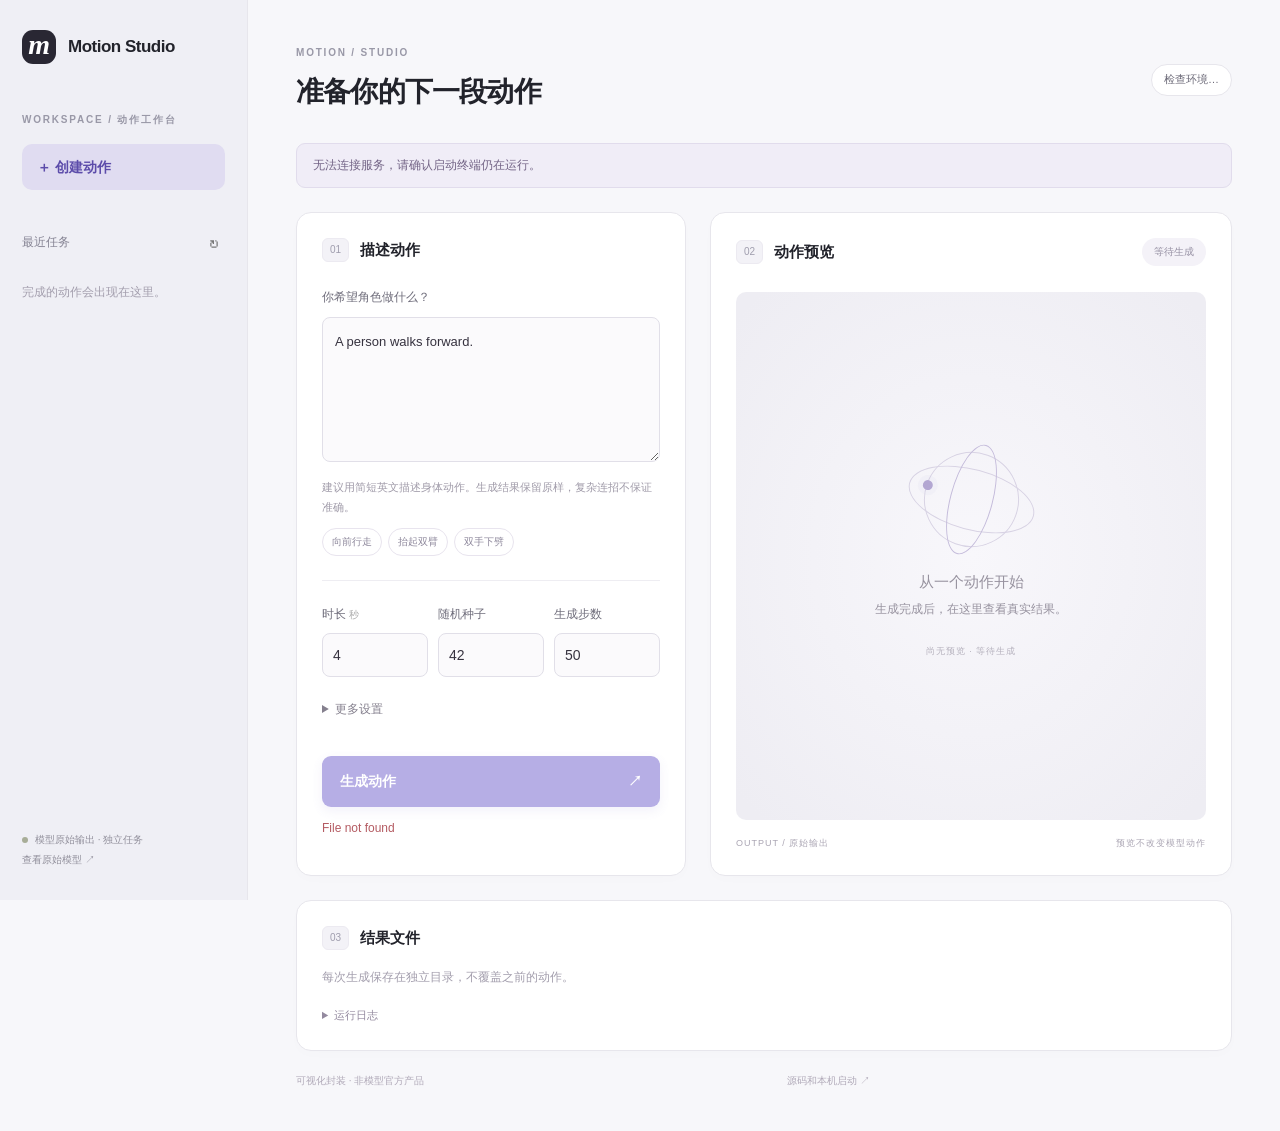
==== static/index.html @ f67ecd88 "Add lightweight visual interface for existing local motion backend" ====
<!doctype html>
<html lang="zh-CN"><head><meta charset="utf-8"><meta name="viewport" content="width=device-width,initial-scale=1"><title>Motion Studio</title><link rel="stylesheet" href="/static/style.css"></head>
<body>
<aside class="sidebar">
  <a class="brand" href="/"><span class="brand-icon">m</span><span id="brand-name">Motion Studio</span></a>
  <div class="eyebrow">WORKSPACE / 动作工作台</div>
  <button class="nav active" id="new-task">＋ 创建动作</button>
  <div class="history-title">最近任务 <button id="refresh-history" aria-label="刷新任务">↻</button></div>
  <div id="history" class="history"><p class="muted">完成的动作会出现在这里。</p></div>
  <div class="sidebar-bottom"><span class="little-dot"></span><span>模型原始输出 · 独立任务</span><a id="source-link" target="_blank" rel="noreferrer">查看原始模型 ↗</a></div>
</aside>
<main>
  <header><div><span class="eyebrow">MOTION / STUDIO</span><h1 id="headline">准备你的下一段动作</h1><p id="description"></p></div><span id="environment-badge" class="pill">检查环境…</span></header>
  <div id="environment" class="notice" role="status"></div>
  <div class="workspace">
    <section class="card editor"><div class="section-title"><span class="number">01</span><h2 id="input-title">描述动作</h2></div>
      <form id="generate-form">
        <div id="text-input"><label for="prompt">你希望角色做什么？</label><textarea id="prompt" rows="5" maxlength="3000" placeholder="A person walks forward, then stops and turns to the left.">A person walks forward.</textarea><p class="help">建议用简短英文描述身体动作。生成结果保留原样，复杂连招不保证准确。</p><div class="examples"><button type="button" data-prompt="A person walks forward.">向前行走</button><button type="button" data-prompt="A person slowly raises both arms overhead, then lowers them.">抬起双臂</button><button type="button" data-prompt="A person grips a sword with both hands and performs a downward slash.">双手下劈</button></div></div>
        <div id="video-input" hidden><label for="video">上传动作视频</label><div class="dropzone" id="dropzone"><span class="upload-symbol">↑</span><strong>选择视频或拖到这里</strong><span>MP4 / MOV / MKV / AVI / WebM · 最大 256 MB</span><input type="file" id="video" accept="video/mp4,video/quicktime,video/x-matroska,video/x-msvideo,video/webm" aria-label="选择动作视频"></div><p id="video-name" class="help">建议单人、全身可见、固定镜头的短片。</p><video id="input-video" controls playsinline hidden></video></div>
        <div class="divider"></div>
        <div class="parameters" id="hy-params"><div><label for="seconds">时长 <small>秒</small></label><input id="seconds" type="number" value="4" min="0.5" max="12" step="0.5"></div><div><label for="seed">随机种子</label><input id="seed" type="number" value="42" min="0" max="2147483647" step="1"></div><div><label for="steps">生成步数</label><input id="steps" type="number" value="50" min="1" max="200" step="1"></div></div>
        <div class="parameters gem-params" id="gem-params" hidden><div><label for="start-frame">起始帧</label><input id="start-frame" type="number" value="0" min="0" max="100000" step="1"></div><div><label for="max-frames">处理帧数</label><input id="max-frames" type="number" value="120" min="1" max="900" step="1"></div></div>
        <details class="settings"><summary>更多设置</summary><label for="threads">CPU 线程数</label><input id="threads" type="number" value="8" min="1" max="64" step="1"><p class="help">线程越多不一定越快。CPU 生成可能需要较长时间。</p><div id="gem-options" hidden><label class="check"><input id="image-features" type="checkbox" checked> 使用完整图像特征</label><label class="check"><input id="render-skeleton" type="checkbox" checked> 输出骨骼预览视频</label><p class="help">不含相机 SLAM、武器追踪或游戏角色重定向。输出是 SOMA 骨骼数据。</p></div></details>
        <button class="primary" type="submit" id="generate">生成动作 <span>↗</span></button><p id="form-message" class="form-message" role="alert"></p>
      </form>
    </section>
    <section class="card preview"><div class="section-title"><span class="number">02</span><h2>动作预览</h2><span id="task-state" class="quiet-pill">等待生成</span></div>
      <div class="viewport" id="viewport"><div id="empty-preview"><div class="empty-orbit"><span></span></div><h3>从一个动作开始</h3><p>生成完成后，在这里查看真实结果。</p><span class="small-label">尚无预览 · 等待生成</span></div><iframe id="original-preview" title="原版动作预览" sandbox="allow-scripts" hidden></iframe><video id="output-video" controls playsinline hidden></video></div>
      <div class="preview-caption"><span>OUTPUT / 原始输出</span><span id="preview-note">预览不改变模型动作</span></div>
      <div id="job-progress" class="job-progress" hidden><div class="progress-heading"><span id="job-label"></span><span id="elapsed"></span></div><div class="progress-track"><div id="progress-bar"></div></div><p id="job-message"></p><button class="secondary danger" id="cancel" hidden>取消当前任务</button></div>
    </section>
  </div>
  <section class="card results"><div class="section-title"><span class="number">03</span><h2>结果文件</h2><a id="download-all" class="secondary" hidden>下载全部 ZIP ↓</a></div><div id="files"><p class="muted">每次生成保存在独立目录，不覆盖之前的动作。</p></div><details id="logs-details"><summary>运行日志</summary><pre id="logs">任务开始后显示模型的实时日志。</pre></details></section>
  <footer><span>可视化封装 · 非模型官方产品</span><a id="repo-link" target="_blank" rel="noreferrer">源码和本机启动 ↗</a><span id="footer-credit"></span></footer>
</main>
<script src="/static/app.js"></script>
</body></html>
---- static/style.css ----
*{box-sizing:border-box} :root{--ink:#22232b;--muted:#82838e;--line:#e7e6ec;--purple:#7060d4;--paper:#f7f7fa}body{margin:0;background:var(--paper);color:var(--ink);font:14px/1.6 Inter,"Segoe UI","Microsoft YaHei",sans-serif}button,input,textarea{font:inherit}button,a,input,textarea,summary{outline-offset:4px}button,a{touch-action:manipulation}button{cursor:pointer}a{color:inherit;text-decoration:none}button:disabled{cursor:not-allowed;opacity:.5}[hidden]{display:none!important}.sidebar{position:fixed;inset:0 auto 0 0;width:248px;background:#efeff5;border-right:1px solid var(--line);padding:30px 22px;display:flex;flex-direction:column}.brand{display:flex;align-items:center;gap:12px;font-weight:750;font-size:17px;letter-spacing:-.5px;margin-bottom:48px}.brand-icon{background:#292733;color:white;width:34px;height:34px;border-radius:11px;text-align:center;font:italic 800 28px/30px Georgia}.eyebrow{font-size:10px;letter-spacing:1.8px;font-weight:650;color:#9998a7}.nav{margin:16px 0 35px;border:0;border-radius:10px;padding:12px 15px;text-align:left;font-weight:600}.nav.active{background:#e0dcf1;color:#5c4caa}.history-title{display:flex;justify-content:space-between;align-items:center;font-size:12px;color:#858393}.history-title button{background:none;border:0;color:#777;font-size:20px}.history{overflow:auto;margin-top:12px;flex:1}.history-item{display:block;width:100%;padding:13px 9px;background:none;border:0;border-radius:8px;text-align:left;color:#575562;margin-bottom:4px}.history-item:hover,.history-item.selected{background:#e4e2ed}.history-item strong{display:block;overflow:hidden;text-overflow:ellipsis;white-space:nowrap;font-weight:550;font-size:12px}.history-item small{color:#8b8998;font-size:10px}.sidebar-bottom{font-size:10px;color:#92909c;line-height:2}.sidebar-bottom a{display:block}.little-dot{display:inline-block;background:#a8ad98;width:6px;height:6px;border-radius:50%;margin-right:7px}main{margin-left:248px;padding:40px 48px 20px;max-width:1820px}header{display:flex;justify-content:space-between;align-items:center;gap:20px;margin-bottom:23px}h1{font-size:28px;letter-spacing:-.8px;margin:8px 0 5px;font-weight:650}header p{margin:0;color:var(--muted);font-size:12px}.pill,.quiet-pill{white-space:nowrap;border:1px solid var(--line);border-radius:20px;padding:6px 12px;font-size:11px;background:#fff;color:#6d6b79}.pill.ready{background:#eaf0e8;color:#60715d;border-color:#e0e8dc}.notice{padding:12px 16px;margin-bottom:24px;border:1px solid #e1dcec;background:#f0edf7;border-radius:9px;color:#736486;font-size:12px}.notice.ready{background:#f2f4ef;border-color:#e3e8dc;color:#717968}.workspace{display:grid;grid-template-columns:minmax(280px,390px) minmax(380px,1fr);gap:24px;align-items:stretch}.card{background:#fff;border:1px solid var(--line);border-radius:15px;padding:25px;box-shadow:0 4px 12px #26223803}.section-title{display:flex;gap:11px;align-items:center;margin-bottom:26px}.section-title h2{font-size:15px;font-weight:650;margin:0}.section-title .quiet-pill,.section-title a{margin-left:auto}.number{font-size:10px;color:#a09eae;background:#f3f2f7;border:1px solid #eceaf1;padding:3px 7px;border-radius:6px}label{display:block;color:#6f6d7b;font-size:12px;margin:0 0 9px}label small{color:#aaa;font-size:10px}textarea,input[type=number]{width:100%;border:1px solid #e1dfE8;background:#fbfafc;border-radius:8px;padding:12px;color:#36323f;transition:border-color .2s}textarea{resize:vertical;min-height:145px;line-height:1.8;font-size:13px}textarea:focus,input:focus{border-color:#9d90d9;outline:2px solid #e8e1ff}.help{color:#a09ba9;font-size:11px;line-height:1.8;margin:10px 0}.examples{display:flex;gap:6px;flex-wrap:wrap}.examples button{font-size:10px;color:#8d879b;background:#fff;border:1px solid #e8e4ee;border-radius:20px;padding:5px 9px}.examples button:hover{background:#f3effb}.divider{height:1px;background:#eeedf2;margin:24px 0}.parameters{display:grid;grid-template-columns:repeat(3,minmax(0,1fr));gap:10px}.parameters input{padding:10px}.gem-params{grid-template-columns:1fr 1fr}.settings{margin:23px 0;color:#85808e;font-size:12px}.settings summary{cursor:pointer;margin-bottom:14px}.settings>input{max-width:110px}.check{display:flex;align-items:center;gap:8px}.check input{accent-color:var(--purple)}.primary{width:100%;background:#7060cd;color:white;border:0;border-radius:9px;box-shadow:0 4px 10px #7764d329;padding:14px 18px;text-align:left;font-weight:650;display:flex;justify-content:space-between}.primary:hover{background:#6252ba}.form-message{font-size:12px;color:#b45b62;min-height:18px}.preview{display:flex;flex-direction:column}.viewport{min-height:350px;flex:1;position:relative;overflow:hidden;border-radius:10px;background:radial-gradient(ellipse at center,#f8f7fb 0,#eeedf3 95%);display:flex;justify-content:center;align-items:center}#empty-preview{text-align:center;position:relative;z-index:1;color:#97929f}#empty-preview h3{font-size:15px;font-weight:500;margin:23px 0 6px}#empty-preview p{font-size:12px;margin:0 0 19px}.empty-orbit{height:95px;width:95px;border:1px solid #d8d3e4;border-radius:50%;margin:auto;position:relative;transform:rotate(-25deg)}.empty-orbit:before{content:"";position:absolute;inset:16px -18px;border:1px solid #d8d3e4;border-radius:50%;transform:rotate(40deg)}.empty-orbit:after{content:"";position:absolute;inset:-10px 25px;border:1px solid #c5bcdb;border-radius:50%;transform:rotate(40deg)}.empty-orbit span{position:absolute;top:10px;left:8px;width:10px;height:10px;border-radius:50%;background:#b3a7d2;box-shadow:0 0 0 5px #b3a7d213}.small-label{font-size:9px;letter-spacing:1px;color:#b5b1bd}.preview-caption{display:flex;justify-content:space-between;font-size:9px;letter-spacing:1px;color:#aaa5b3;margin-top:16px}.quiet-pill{border:0;background:#f4f2f8;color:#9791a4;font-size:10px}.results{margin-top:24px}.results .section-title{margin-bottom:18px}.muted{font-size:12px;color:#a39ead}.secondary{border:1px solid #ddd7eb;background:#faf8fd;color:#807294;border-radius:7px;padding:7px 11px;font-size:11px}.danger{color:#a55b67}.job-progress{margin-top:20px}.progress-heading{display:flex;justify-content:space-between;font-size:11px;color:#8b8299}.progress-track{height:3px;background:#f0edf7;overflow:hidden;margin-top:9px;border-radius:4px}.progress-track div{height:100%;width:24%;background:#9a88cd;animation:slide 1.8s ease-in-out infinite}@keyframes slide{from{transform:translateX(-100%)}to{transform:translateX(520%)}}.progress-track.done div{animation:none;width:100%;background:#99ad90}#job-message{font-size:11px;color:#918897;overflow-wrap:anywhere;max-height:50px;overflow:auto}.file-row{display:flex;align-items:center;gap:15px;padding:11px 0;border-top:1px solid #f1eef5}.file-icon{background:#efecf6;color:#9486ac;font-size:9px;font-weight:bold;padding:5px;border-radius:5px;min-width:37px;text-align:center}.file-name{flex:1;font-size:12px;overflow-wrap:anywhere}.file-size{font-size:10px;color:#aba3b4}.file-row a{font-size:12px;color:#847398}.results details{margin-top:20px;font-size:11px;color:#948a9f}.results summary{cursor:pointer}pre{background:#24232c;color:#bcb7ca;padding:17px;border-radius:8px;max-height:260px;overflow:auto;white-space:pre-wrap;font:11px/1.7 Consolas,monospace}footer{display:flex;justify-content:space-between;font-size:10px;color:#b0a9b8;margin:22px 0}.dropzone{border:1px dashed #d6cce8;border-radius:10px;min-height:165px;position:relative;display:flex;flex-direction:column;justify-content:center;align-items:center;gap:8px;background:#fbf9fe}.dropzone strong{font-size:12px;font-weight:500;color:#8a7f99}.dropzone span{font-size:9px;color:#aaa0b5}.dropzone .upload-symbol{font-size:24px}.dropzone input{position:absolute;inset:0;opacity:0;width:100%;cursor:pointer}.dropzone.drag{background:#ece4fc}video{width:100%;max-height:420px;border-radius:8px}#input-video{max-height:180px;margin-top:10px}#skeleton{position:absolute;width:100%;height:100%;touch-action:none;cursor:grab}.playback{display:flex;align-items:center;gap:10px;margin-top:12px;font-size:10px;color:#918497}.playback input{flex:1;min-width:40px;accent-color:#9783c7}.playback button{background:none;border:0;color:#8e789f;font-size:10px}@media(min-width:1550px){main{padding:50px 65px}.workspace{grid-template-columns:420px 1fr}.viewport{min-height:460px}}@media(max-width:1080px){main{padding:28px 24px}.sidebar{width:200px;padding:24px 15px}main{margin-left:200px}.workspace{gap:16px;grid-template-columns:minmax(270px,1fr) minmax(320px,1.2fr)}.card{padding:19px}h1{font-size:22px}}@media(max-width:860px){.sidebar{position:static;width:100%;height:auto;display:block;padding:16px 20px}.brand{margin:0}.sidebar>.eyebrow,.nav,.history-title,.history,.sidebar-bottom{display:none}main{margin:0;padding:24px 16px}.workspace{grid-template-columns:1fr}header{align-items:flex-start}h1{font-size:21px}.preview{min-height:460px}.notice{font-size:11px}footer{gap:10px}.section-title{margin-bottom:18px}}@media(prefers-reduced-motion:reduce){.progress-track div{animation:none;width:100%;opacity:.5}}

#original-preview{position:absolute;inset:0;width:100%;height:100%;border:0;background:white}
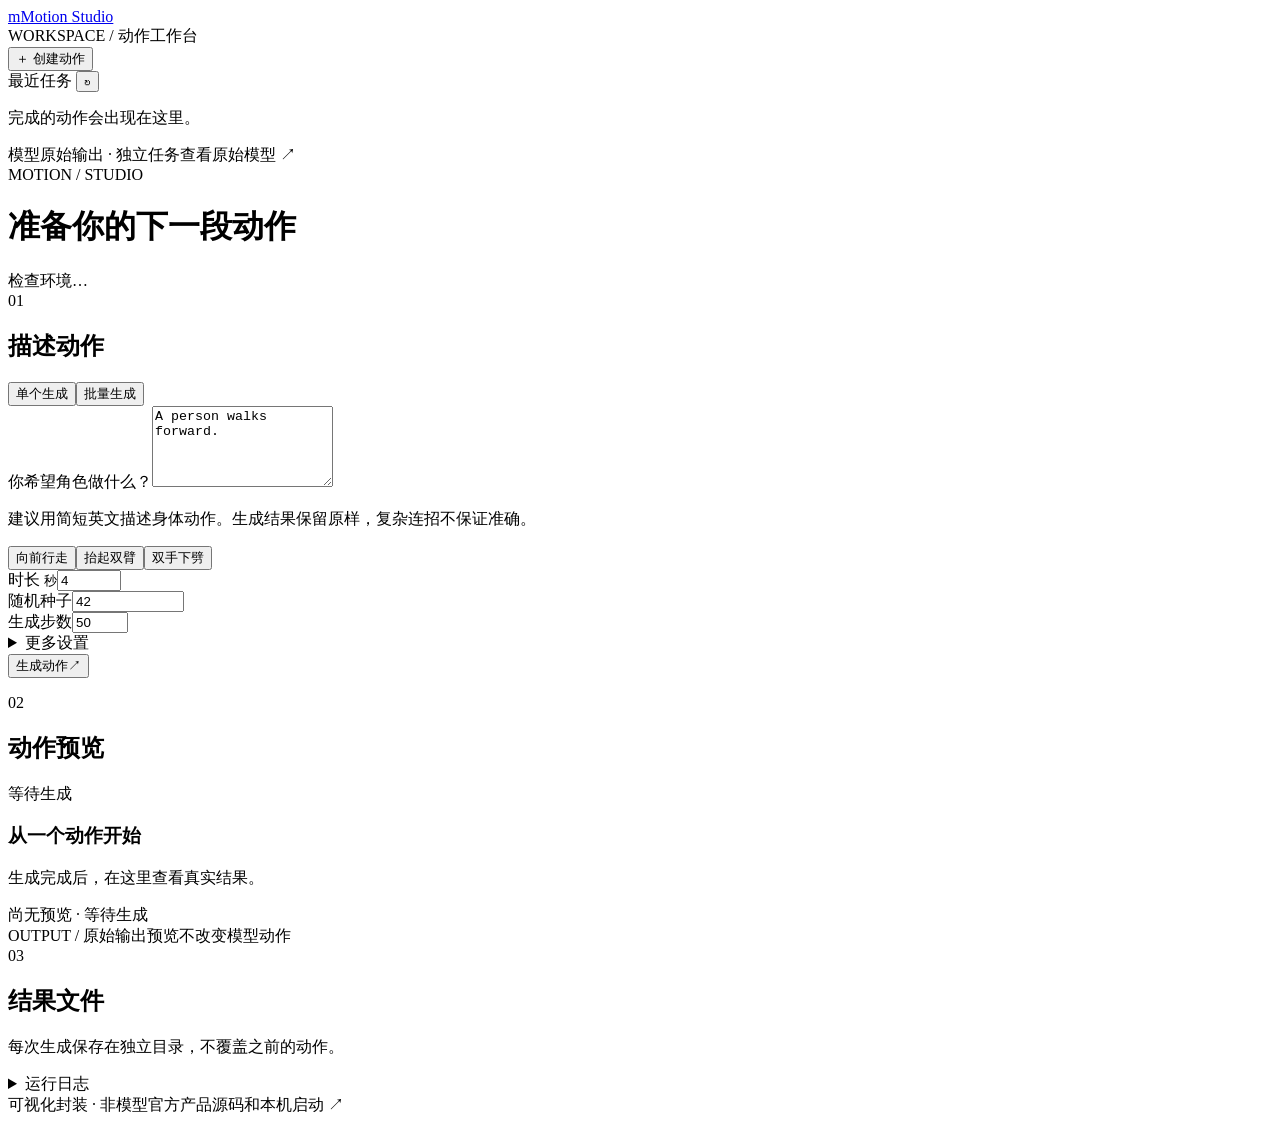
==== commit 1914720c: "Add persistent batch generation and hosted FC deployment" ====
--- a/static/index.html
+++ b/static/index.html
@@ -1,8 +1,8 @@
 <!doctype html>
-<html lang="zh-CN"><head><meta charset="utf-8"><meta name="viewport" content="width=device-width,initial-scale=1"><title>Motion Studio</title><link rel="stylesheet" href="/static/style.css"></head>
+<html lang="zh-CN"><head><meta charset="utf-8"><meta name="viewport" content="width=device-width,initial-scale=1"><title>Motion Studio</title><link rel="stylesheet" href="static/style.css"></head>
 <body>
 <aside class="sidebar">
-  <a class="brand" href="/"><span class="brand-icon">m</span><span id="brand-name">Motion Studio</span></a>
+  <a class="brand" href="./"><span class="brand-icon">m</span><span id="brand-name">Motion Studio</span></a>
   <div class="eyebrow">WORKSPACE / 动作工作台</div>
   <button class="nav active" id="new-task">＋ 创建动作</button>
   <div class="history-title">最近任务 <button id="refresh-history" aria-label="刷新任务">↻</button></div>
@@ -15,13 +15,23 @@
   <div class="workspace">
     <section class="card editor"><div class="section-title"><span class="number">01</span><h2 id="input-title">描述动作</h2></div>
       <form id="generate-form">
-        <div id="text-input"><label for="prompt">你希望角色做什么？</label><textarea id="prompt" rows="5" maxlength="3000" placeholder="A person walks forward, then stops and turns to the left.">A person walks forward.</textarea><p class="help">建议用简短英文描述身体动作。生成结果保留原样，复杂连招不保证准确。</p><div class="examples"><button type="button" data-prompt="A person walks forward.">向前行走</button><button type="button" data-prompt="A person slowly raises both arms overhead, then lowers them.">抬起双臂</button><button type="button" data-prompt="A person grips a sword with both hands and performs a downward slash.">双手下劈</button></div></div>
+        <div id="text-input">
+          <div class="mode-switch" role="group" aria-label="生成模式"><button type="button" id="mode-single" class="active" aria-pressed="true">单个生成</button><button type="button" id="mode-batch" aria-pressed="false">批量生成</button></div>
+          <div id="single-input"><label for="prompt">你希望角色做什么？</label><textarea id="prompt" rows="5" maxlength="3000" placeholder="A person walks forward, then stops and turns to the left.">A person walks forward.</textarea><p class="help">建议用简短英文描述身体动作。生成结果保留原样，复杂连招不保证准确。</p><div class="examples"><button type="button" data-prompt="A person walks forward.">向前行走</button><button type="button" data-prompt="A person slowly raises both arms overhead, then lowers them.">抬起双臂</button><button type="button" data-prompt="A person grips a sword with both hands and performs a downward slash.">双手下劈</button></div></div>
+          <div id="batch-input" hidden>
+            <label for="batch-prompts">动作描述 <small>一行一个动作</small></label><textarea id="batch-prompts" rows="6" maxlength="300000" placeholder="A person walks forward.&#10;A person slowly raises both arms overhead."></textarea>
+            <p class="help">空行会忽略。每条描述最多 3000 字符；所有动作使用下方的时长和步数。</p>
+            <div class="batch-parameters"><div><label for="batch-repeat">每条份数</label><input id="batch-repeat" type="number" min="1" max="10" step="1" value="1"></div><div><label for="batch-seed-mode">种子方式</label><select id="batch-seed-mode"><option value="increment">依次递增</option><option value="fixed">使用同一种子</option><option value="random">每项随机</option></select></div></div>
+            <p id="batch-input-summary" class="help" aria-live="polite">0 条描述 × 1 份 = 0 项，每批最多 100 项。</p>
+            <p id="batch-seed-help" class="help">从下方种子开始，按任务顺序逐项加 1。</p>
+          </div>
+        </div>
         <div id="video-input" hidden><label for="video">上传动作视频</label><div class="dropzone" id="dropzone"><span class="upload-symbol">↑</span><strong>选择视频或拖到这里</strong><span>MP4 / MOV / MKV / AVI / WebM · 最大 256 MB</span><input type="file" id="video" accept="video/mp4,video/quicktime,video/x-matroska,video/x-msvideo,video/webm" aria-label="选择动作视频"></div><p id="video-name" class="help">建议单人、全身可见、固定镜头的短片。</p><video id="input-video" controls playsinline hidden></video></div>
         <div class="divider"></div>
-        <div class="parameters" id="hy-params"><div><label for="seconds">时长 <small>秒</small></label><input id="seconds" type="number" value="4" min="0.5" max="12" step="0.5"></div><div><label for="seed">随机种子</label><input id="seed" type="number" value="42" min="0" max="2147483647" step="1"></div><div><label for="steps">生成步数</label><input id="steps" type="number" value="50" min="1" max="200" step="1"></div></div>
+        <div class="parameters" id="hy-params"><div><label for="seconds">时长 <small>秒</small></label><input id="seconds" type="number" value="4" min="0.5" max="12" step="0.5"></div><div><label for="seed">随机种子</label><input id="seed" type="number" value="42" min="0" max="4294967295" step="1"></div><div><label for="steps">生成步数</label><input id="steps" type="number" value="50" min="1" max="200" step="1"></div></div>
         <div class="parameters gem-params" id="gem-params" hidden><div><label for="start-frame">起始帧</label><input id="start-frame" type="number" value="0" min="0" max="100000" step="1"></div><div><label for="max-frames">处理帧数</label><input id="max-frames" type="number" value="120" min="1" max="900" step="1"></div></div>
-        <details class="settings"><summary>更多设置</summary><label for="threads">CPU 线程数</label><input id="threads" type="number" value="8" min="1" max="64" step="1"><p class="help">线程越多不一定越快。CPU 生成可能需要较长时间。</p><div id="gem-options" hidden><label class="check"><input id="image-features" type="checkbox" checked> 使用完整图像特征</label><label class="check"><input id="render-skeleton" type="checkbox" checked> 输出骨骼预览视频</label><p class="help">不含相机 SLAM、武器追踪或游戏角色重定向。输出是 SOMA 骨骼数据。</p></div></details>
-        <button class="primary" type="submit" id="generate">生成动作 <span>↗</span></button><p id="form-message" class="form-message" role="alert"></p>
+        <details class="settings" id="advanced-settings"><summary>更多设置</summary><div id="thread-settings"><label for="threads">CPU 线程数</label><input id="threads" type="number" value="8" min="1" max="64" step="1"><p class="help">线程越多不一定越快。CPU 生成可能需要较长时间。</p></div><div id="gem-options" hidden><label class="check"><input id="image-features" type="checkbox" checked> 使用完整图像特征</label><label class="check"><input id="render-skeleton" type="checkbox" checked> 输出骨骼预览视频</label><p class="help">不含相机 SLAM、武器追踪或游戏角色重定向。输出是 SOMA 骨骼数据。</p></div></details>
+        <button class="primary" type="submit" id="generate"><span id="generate-label">生成动作</span><span>↗</span></button><p id="form-message" class="form-message" role="alert"></p>
       </form>
     </section>
     <section class="card preview"><div class="section-title"><span class="number">02</span><h2>动作预览</h2><span id="task-state" class="quiet-pill">等待生成</span></div>
@@ -30,8 +40,16 @@
       <div id="job-progress" class="job-progress" hidden><div class="progress-heading"><span id="job-label"></span><span id="elapsed"></span></div><div class="progress-track"><div id="progress-bar"></div></div><p id="job-message"></p><button class="secondary danger" id="cancel" hidden>取消当前任务</button></div>
     </section>
   </div>
+  <section class="card batch-results" id="batch-panel" aria-labelledby="batch-heading" hidden>
+    <div class="section-title"><span class="number">B</span><h2 id="batch-heading">批量任务</h2><span id="batch-state" class="quiet-pill">等待提交</span></div>
+    <div class="batch-toolbar"><div class="batch-picker-field"><label for="batch-picker">查看批次</label><select id="batch-picker"><option value="">尚无批量任务</option></select></div><button type="button" class="secondary" id="refresh-batches">刷新批次</button><button type="button" class="secondary danger" id="cancel-batch" hidden>取消未完成项</button><a class="secondary" id="download-batch" hidden>下载已完成项 ZIP ↓</a></div>
+    <div id="batch-progress-area" hidden><div class="progress-heading"><span id="batch-progress-label"></span><span id="batch-counts"></span></div><progress id="batch-progress" value="0" max="1" aria-label="批量任务完成进度"></progress></div>
+    <p class="help" id="batch-empty">提交后可在这里查看每一项的状态、种子和结果。</p>
+    <div class="batch-table-wrap" id="batch-table-wrap" hidden><table class="batch-table"><thead><tr><th scope="col">序号</th><th scope="col">动作描述</th><th scope="col">种子</th><th scope="col">状态</th><th scope="col">操作</th></tr></thead><tbody id="batch-rows"></tbody></table></div>
+    <p id="batch-message" class="form-message" role="alert"></p>
+  </section>
   <section class="card results"><div class="section-title"><span class="number">03</span><h2>结果文件</h2><a id="download-all" class="secondary" hidden>下载全部 ZIP ↓</a></div><div id="files"><p class="muted">每次生成保存在独立目录，不覆盖之前的动作。</p></div><details id="logs-details"><summary>运行日志</summary><pre id="logs">任务开始后显示模型的实时日志。</pre></details></section>
   <footer><span>可视化封装 · 非模型官方产品</span><a id="repo-link" target="_blank" rel="noreferrer">源码和本机启动 ↗</a><span id="footer-credit"></span></footer>
 </main>
-<script src="/static/app.js"></script>
+<script src="static/app.js"></script>
 </body></html>
